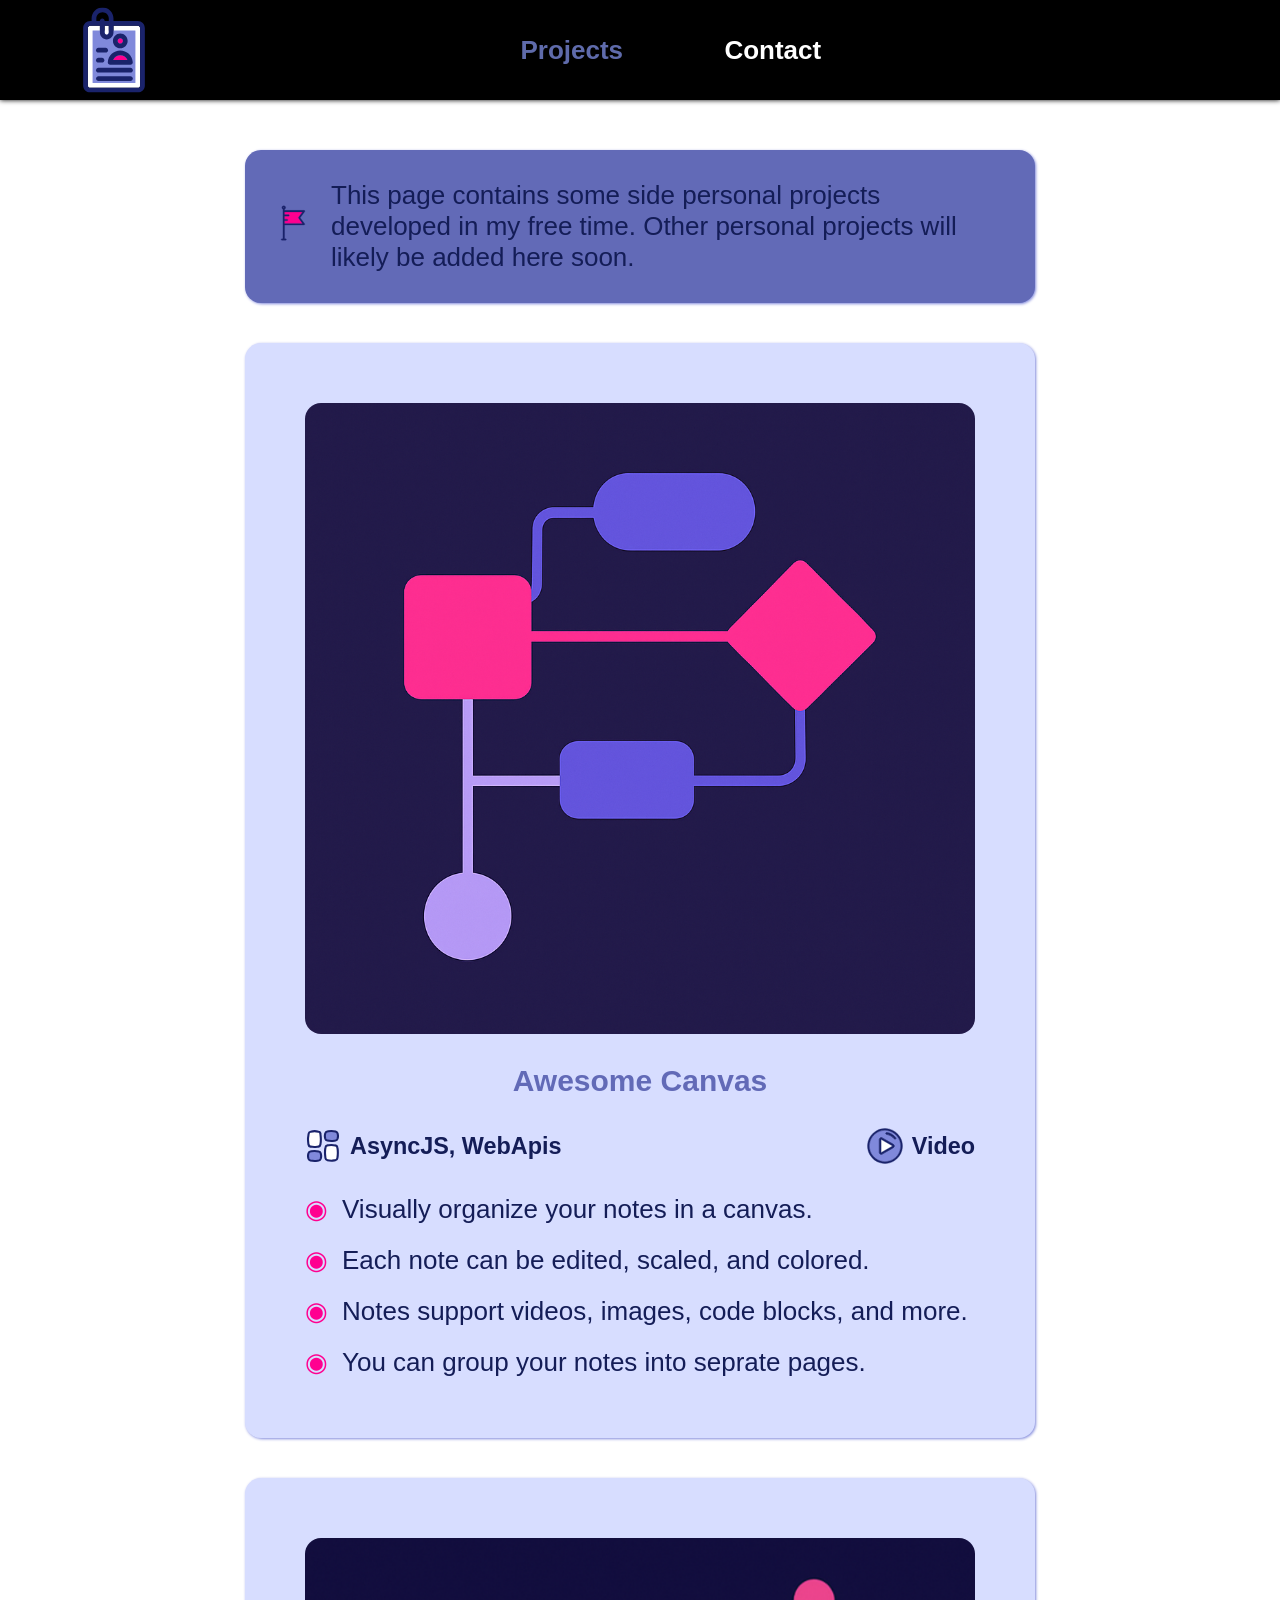
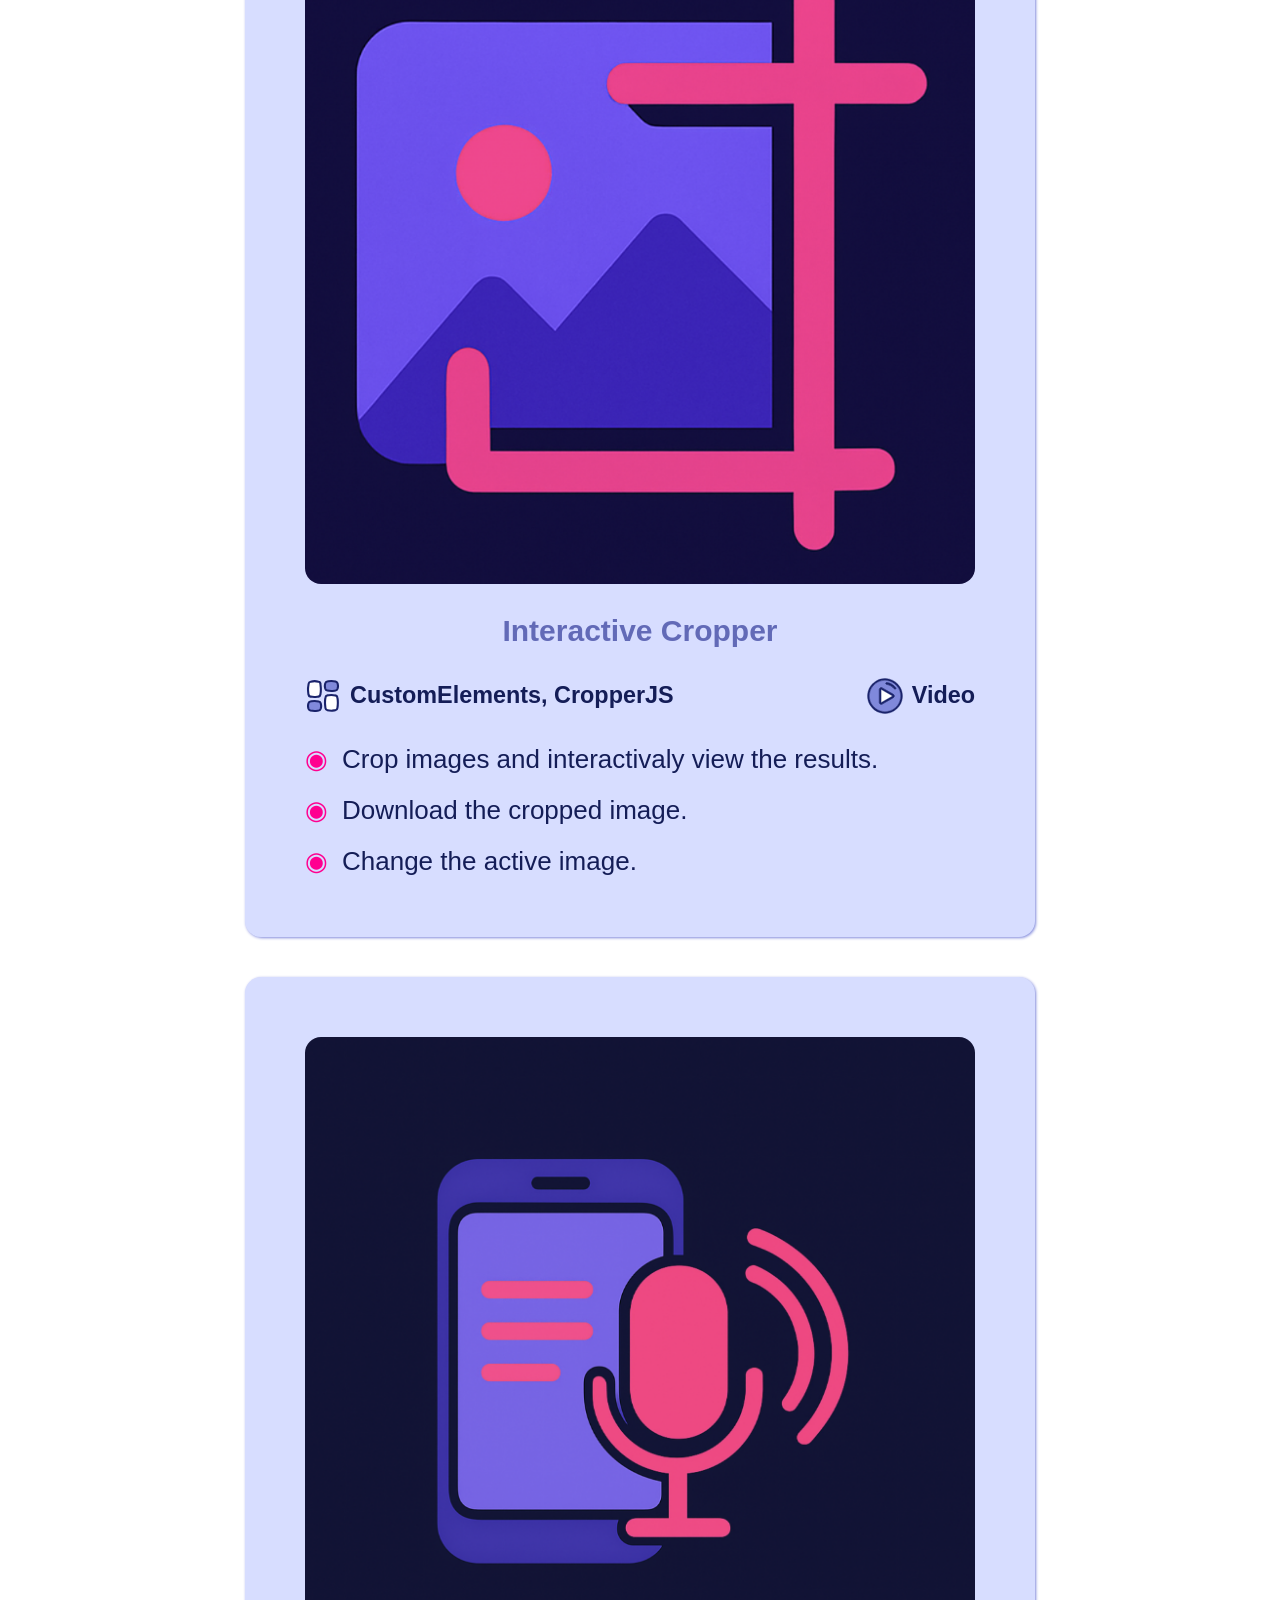
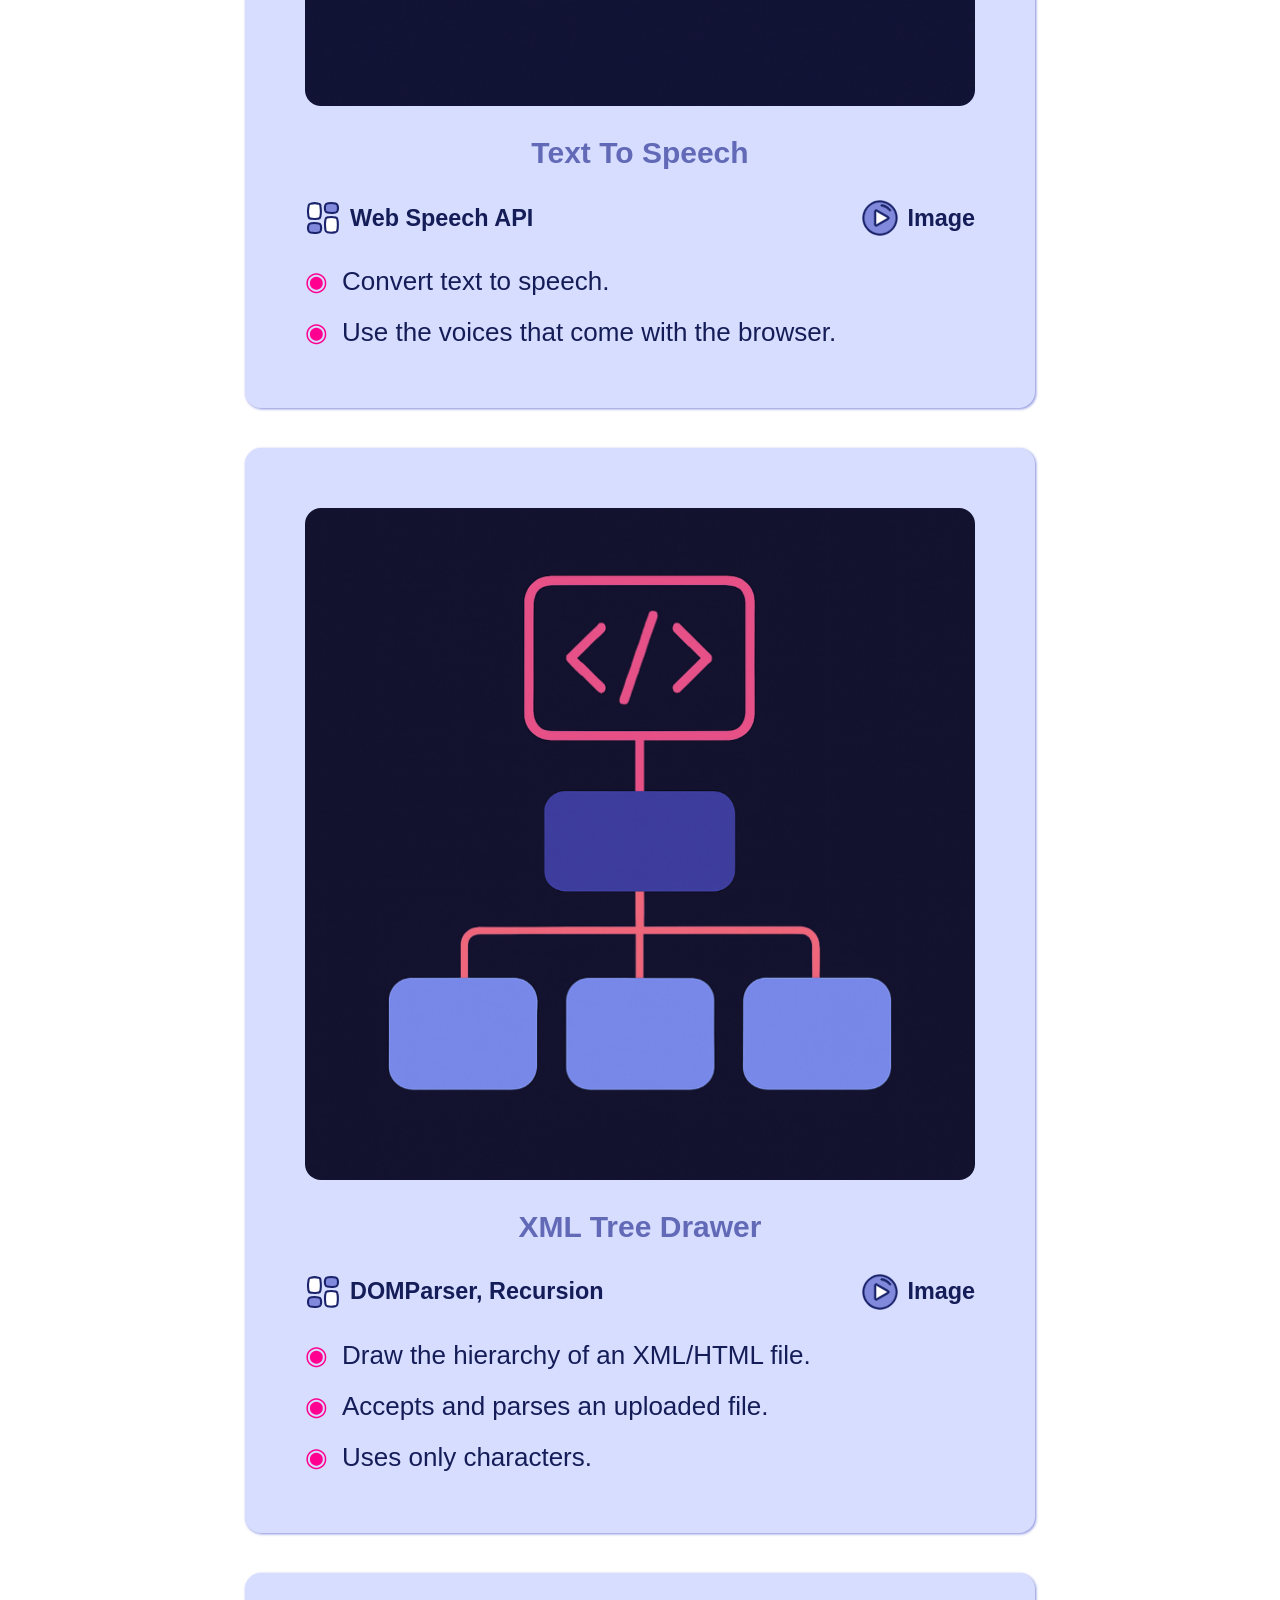
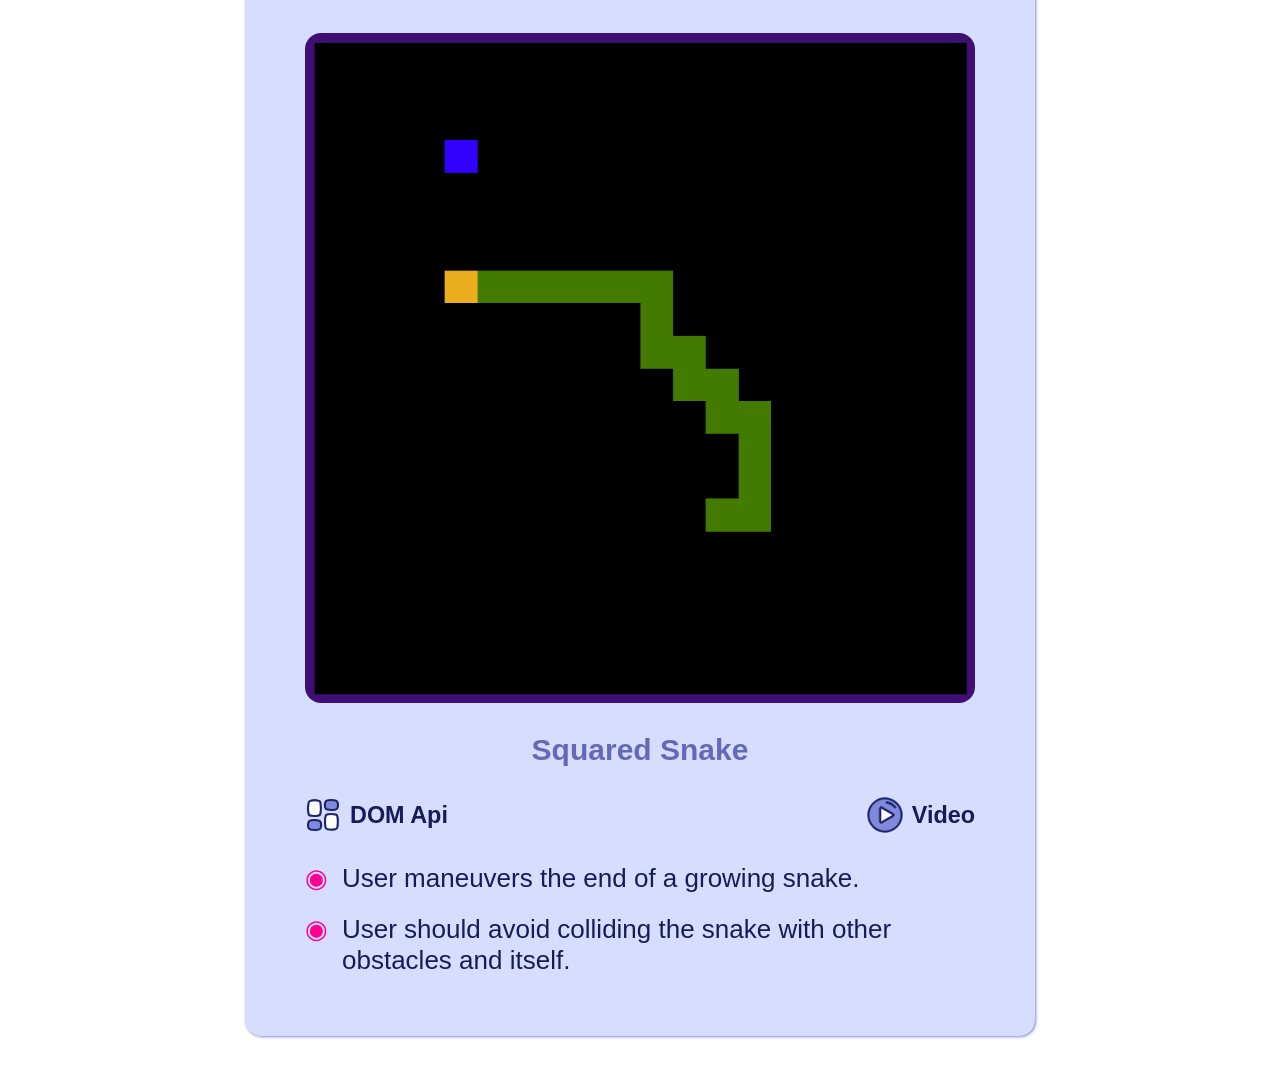
==== projects/index.html @ 9e86f49e "Initial commit" ====
<!DOCTYPE html><html lang="en"><head> <meta name="viewport" content="width=device-width,viewport-fit=contain"><meta charset="utf-8"><meta http-equiv="X-UA-Compatible" content="IE=edge"><link rel="icon" href="/favicon.ico" sizes="any"><link rel="icon" href="/assets/favicon-BCI3wjxx.svg" type="image/svg+xml"><title>Abdullah A</title>   <script type="module" crossorigin src="/assets/projects-DCkJ-iBi.js"></script>
   <link rel="modulepreload" crossorigin href="/assets/main-CXqY_fMN.js">
   <link rel="stylesheet" crossorigin href="/assets/main-5T_-5Amj.css">
   <link rel="stylesheet" crossorigin href="/assets/projects-ChpUhwp5.css">
 </head><body> <noscript id="noscript-el"><div style="position:fixed;top:0;z-index:200;width:100%;height:100%;background:#e8ebff;display:flex;justify-content:center;align-items:center">Please enable Javascript!<br>This page requires Javascript to run.</div></noscript><div id="inldr" style="position:fixed;top:0;z-index:100;width:100%;height:100%;background:#000;display:flex;justify-content:center;align-items:center"><style>@keyframes inldrspin{from{transform:rotate(0)}to{transform:rotate(360deg)}}</style><svg id="inldr-svg" width="280px" height="280px" viewBox="0 0 16 16" style="animation:inldrspin 2s linear infinite"><path fill="hsl(233, 100%, 91%)" d="M8 1.5a6.5 6.5 0 100 13 6.5 6.5 0 000-13zM0 8a8 8 0 1116 0A8 8 0 010 8z"/><path fill="hsl(234, 56%, 68%)" d="M7.25.75A.75.75 0 018 0a8 8 0 018 8 .75.75 0 01-1.5 0A6.5 6.5 0 008 1.5a.75.75 0 01-.75-.75z"/></svg></div> <section-header></section-header><section-sliding_sidebar></section-sliding_sidebar> <wc-sliding_filter></wc-sliding_filter><main><div id="page-content"><div id="page-limit"><div id="page-container"><wc-projects_page><div id="top-msg"><div id="top-icon-cont"><icon-content-flag --flag-clr="var(--main-bgcolor-5)"></icon-content-flag></div><div>This page contains some side personal projects developed in my free time. Other personal projects will likely be added here soon.</div></div><wc-project_card img-path="./media/canvas.png" href="/project/canvas/"><span slot="card-name">Awesome Canvas</span> <span slot="languages">AsyncJS, WebApis</span> <span slot="view">Video</span><wc-bulletpoint slot="bullet">Visually organize your notes in a canvas.</wc-bulletpoint><wc-bulletpoint slot="bullet">Each note can be edited, scaled, and colored.</wc-bulletpoint><wc-bulletpoint slot="bullet">Notes support videos, images, code blocks, and more.</wc-bulletpoint><wc-bulletpoint slot="bullet">You can group your notes into seprate pages.</wc-bulletpoint></wc-project_card><wc-project_card img-path="./media/cropper.png" href="/project/cropper/"><span slot="card-name">Interactive Cropper</span> <span slot="languages">CustomElements, CropperJS</span> <span slot="view">Video</span><wc-bulletpoint slot="bullet">Crop images and interactivaly view the results.</wc-bulletpoint><wc-bulletpoint slot="bullet">Download the cropped image.</wc-bulletpoint><wc-bulletpoint slot="bullet">Change the active image.</wc-bulletpoint></wc-project_card><wc-project_card img-path="./media/speech.png" href="/project/speech/"><span slot="card-name">Text To Speech</span> <span slot="languages">Web Speech API</span> <span slot="view">Image</span><wc-bulletpoint slot="bullet">Convert text to speech.</wc-bulletpoint><wc-bulletpoint slot="bullet">Use the voices that come with the browser.</wc-bulletpoint></wc-project_card><wc-project_card img-path="./media/xmltree.png" href="/project/xmltree/"><span slot="card-name">XML Tree Drawer</span> <span slot="languages">DOMParser, Recursion</span> <span slot="view">Image</span><wc-bulletpoint slot="bullet">Draw the hierarchy of an XML/HTML file.</wc-bulletpoint><wc-bulletpoint slot="bullet">Accepts and parses an uploaded file.</wc-bulletpoint><wc-bulletpoint slot="bullet">Uses only characters.</wc-bulletpoint></wc-project_card><wc-project_card img-path="./media/snake.png" href="/project/snake/"><span slot="card-name">Squared Snake</span> <span slot="languages">DOM Api</span> <span slot="view">Video</span><wc-bulletpoint slot="bullet">User maneuvers the end of a growing snake.</wc-bulletpoint><wc-bulletpoint slot="bullet">User should avoid colliding the snake with other obstacles and itself.</wc-bulletpoint></wc-project_card></wc-projects_page></div></div></div></main></body></html>
---- assets/main-5T_-5Amj.css ----
::-webkit-scrollbar{width:12px;background-color:var(--quanta-bgcolor)}::-webkit-scrollbar-thumb{background:var(--teri-bgcolor);border-radius:25px}::-webkit-scrollbar-thumb:hover{background-color:var(--teri-color);cursor:pointer}::-webkit-scrollbar-thumb:active{background-color:var(--teri-color)}*{scrollbar-width:auto;scrollbar-color:var(--secondary-bg) var(--teri-bgcolor)}:hover,:active{scrollbar-color:var(--secondary-bg) var(--teri-color)}::-ms-scrollbar{width:12px;background-color:var(--secondary-bg)}::-ms-scrollbar-thumb{background-color:var(--teri-bgcolor);border-radius:1rem}::-ms-scrollbar-thumb:hover{background-color:var(--scroll-secondary)}::-ms-scrollbar-thumb:active{background-color:var(--scroll-teri)}html{--header-size:100px;--transition-duration:.25s;--main-bgcolor:#ffffff;--main-bgcolor-2:black;--main-bgcolor-5:#FF0090;--main-bgcolor-7:#4c549f;--secon-bgcolor:#ecefff;--teri-bgcolor:#8089db;--quadra-bgcolor:#e2e4ee;--quanta-bgcolor:#d7ddff;--main-color:#141d57;--main-color-2:#ffffff;--secon-color:#626ab7;--teri-color:#626ab7;--quadra-color:#5f6bab;--border-radius:16px;--border-width:4px;--icon-main-bgcolor:#ffffff;--icon-main-bgcolor-7:#4c549f;--icon-main-color:#1a236b;--icon-teri-bgcolor:#8089db;--icon-quadra-color:#9ea8d9;--icon-secon-color:#626ab7;font-family:sans-serif;font-size:26px;--font-size:26px;color:var(--main-color)}body{display:grid;min-height:100vh;margin:0;align-items:stretch;grid-template-rows:auto 1fr auto;background-color:var(--main-bgcolor)}.bypass-logo{pointer-events:none}
---- assets/projects-ChpUhwp5.css ----
#page-content{display:flex;justify-content:center;box-sizing:border-box}#page-limit{display:flex;flex-direction:column;align-items:center;gap:50px;width:100%;max-width:1650px;padding:50px;box-sizing:border-box}#top-container{position:relative;overflow:hidden;width:100%;height:min(calc(100vh - var(--header-size)),1000px);border-radius:40px;display:grid;align-items:center;--cta-background-1:rgba(231, 245, 253, .7);--cta-background-2:rgba(232, 226, 254, .7);--cta-background-3:rgba(252, 226, 240, .7);--cta-background-4:rgba(252, 235, 224, .7);background:linear-gradient(134.38deg,var(--main-bgcolor-2) 1.23%,var(--main-bgcolor-2) 36.1%,var(--main-bgcolor-2) 70.98%,var(--main-bgcolor-2) 105.85%)}#search-section-wrapper{display:flex;justify-content:center;padding:50px}#search-section-container{display:flex;flex-direction:column;justify-content:center;align-items:center;width:100%;gap:50px;max-width:1000px}#content-cards-container{display:flex}#inner-text{display:flex;align-items:center;white-space:none;justify-content:center}#new-plus-icon{--color:var(--elms-color)}#page-container{width:100%;display:grid;grid-template-columns:1fr;gap:40px}#button-container{display:none}#filters-btn{--normal-bg:linear-gradient(to bottom right, #6372ff 0%, #8f9fff, #5947db 100%);--border:linear-gradient(to bottom right, #5d6bea 0%, #6c7cdf, #3423af 100%);--shadow:0 0 30px var(--teri-color);--elms-color:var(--main-color)}@media (max-width:1400px){#button-container{display:flex;justify-content:space-between;align-items:center;font-weight:700}}@media (max-width:1100px){#page-container{max-width:800px}}:not(:defined){display:none}#top-msg{display:flex;align-items:center;gap:20px;max-width:790px;background:var(--secon-color);box-shadow:1px 1px 3px var(--teri-bgcolor);border-radius:var(--border-radius);padding:30px;box-sizing:border-box;text-decoration:none}
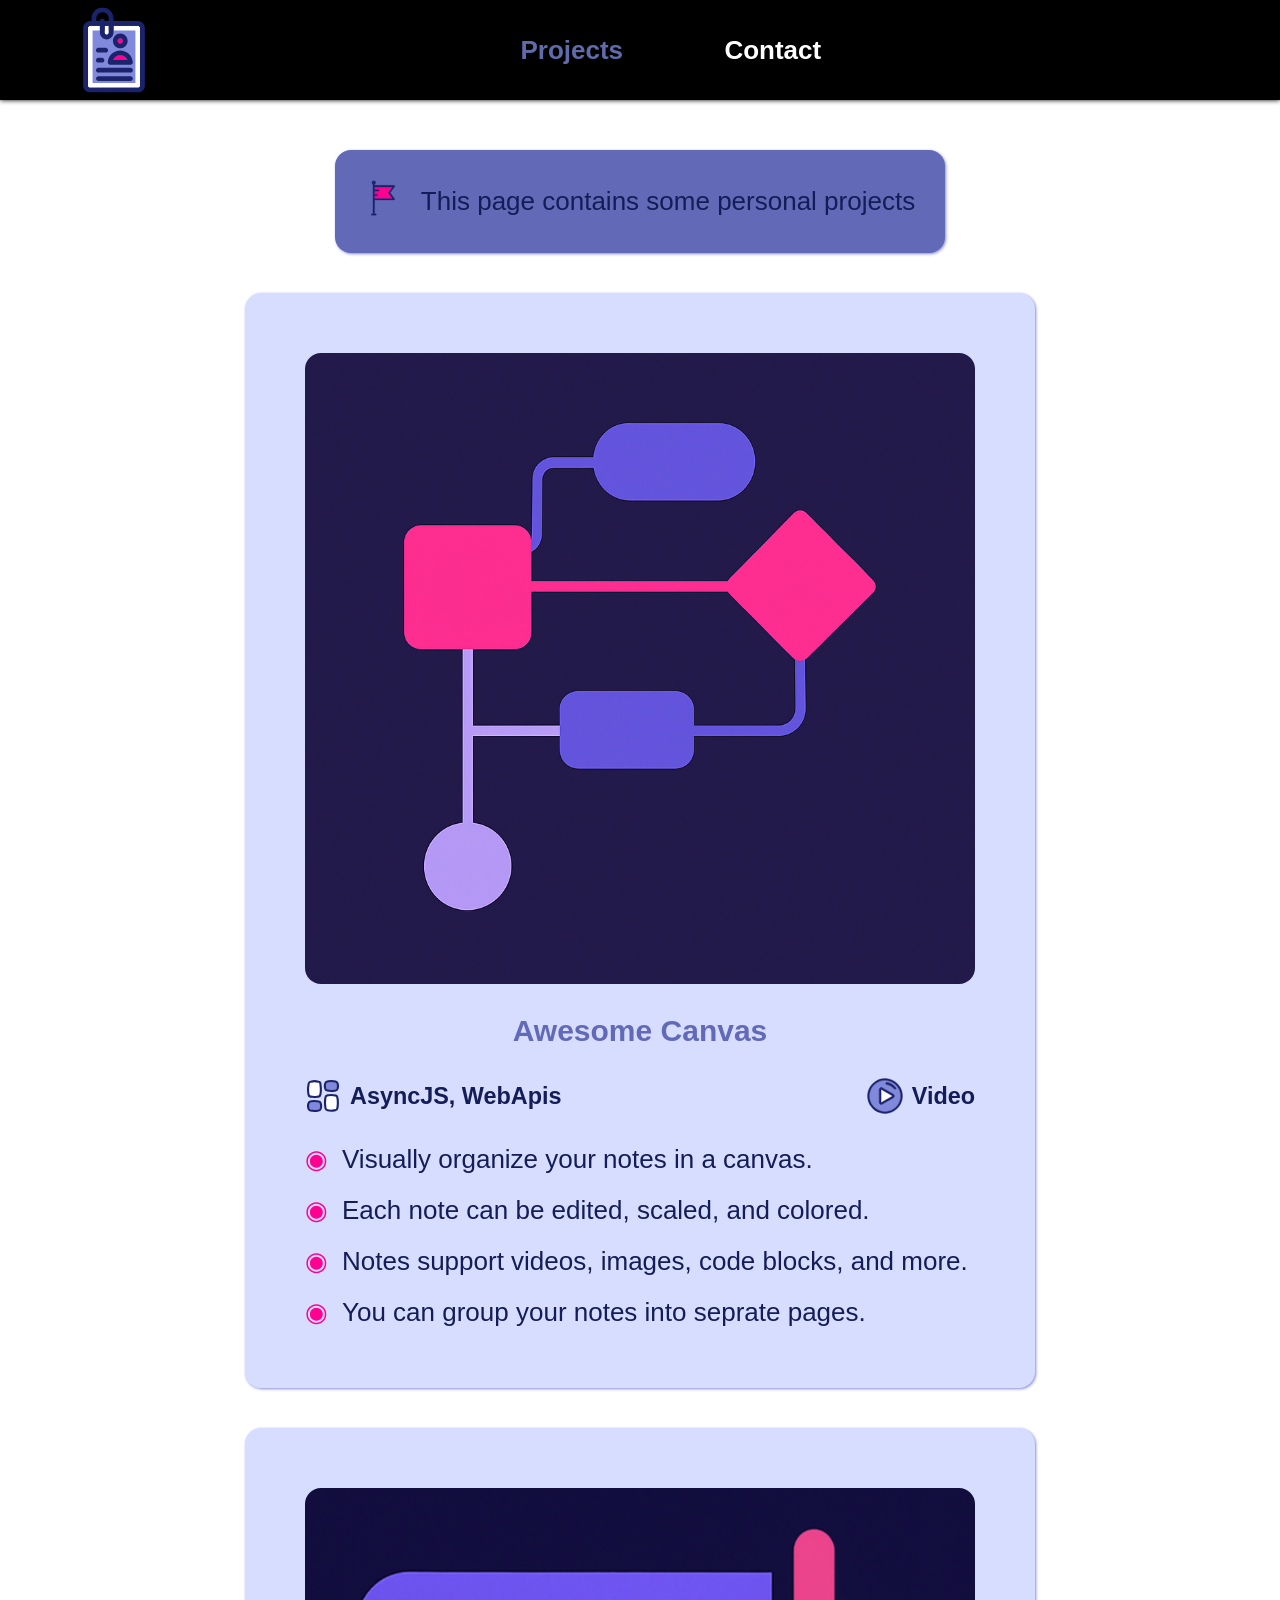
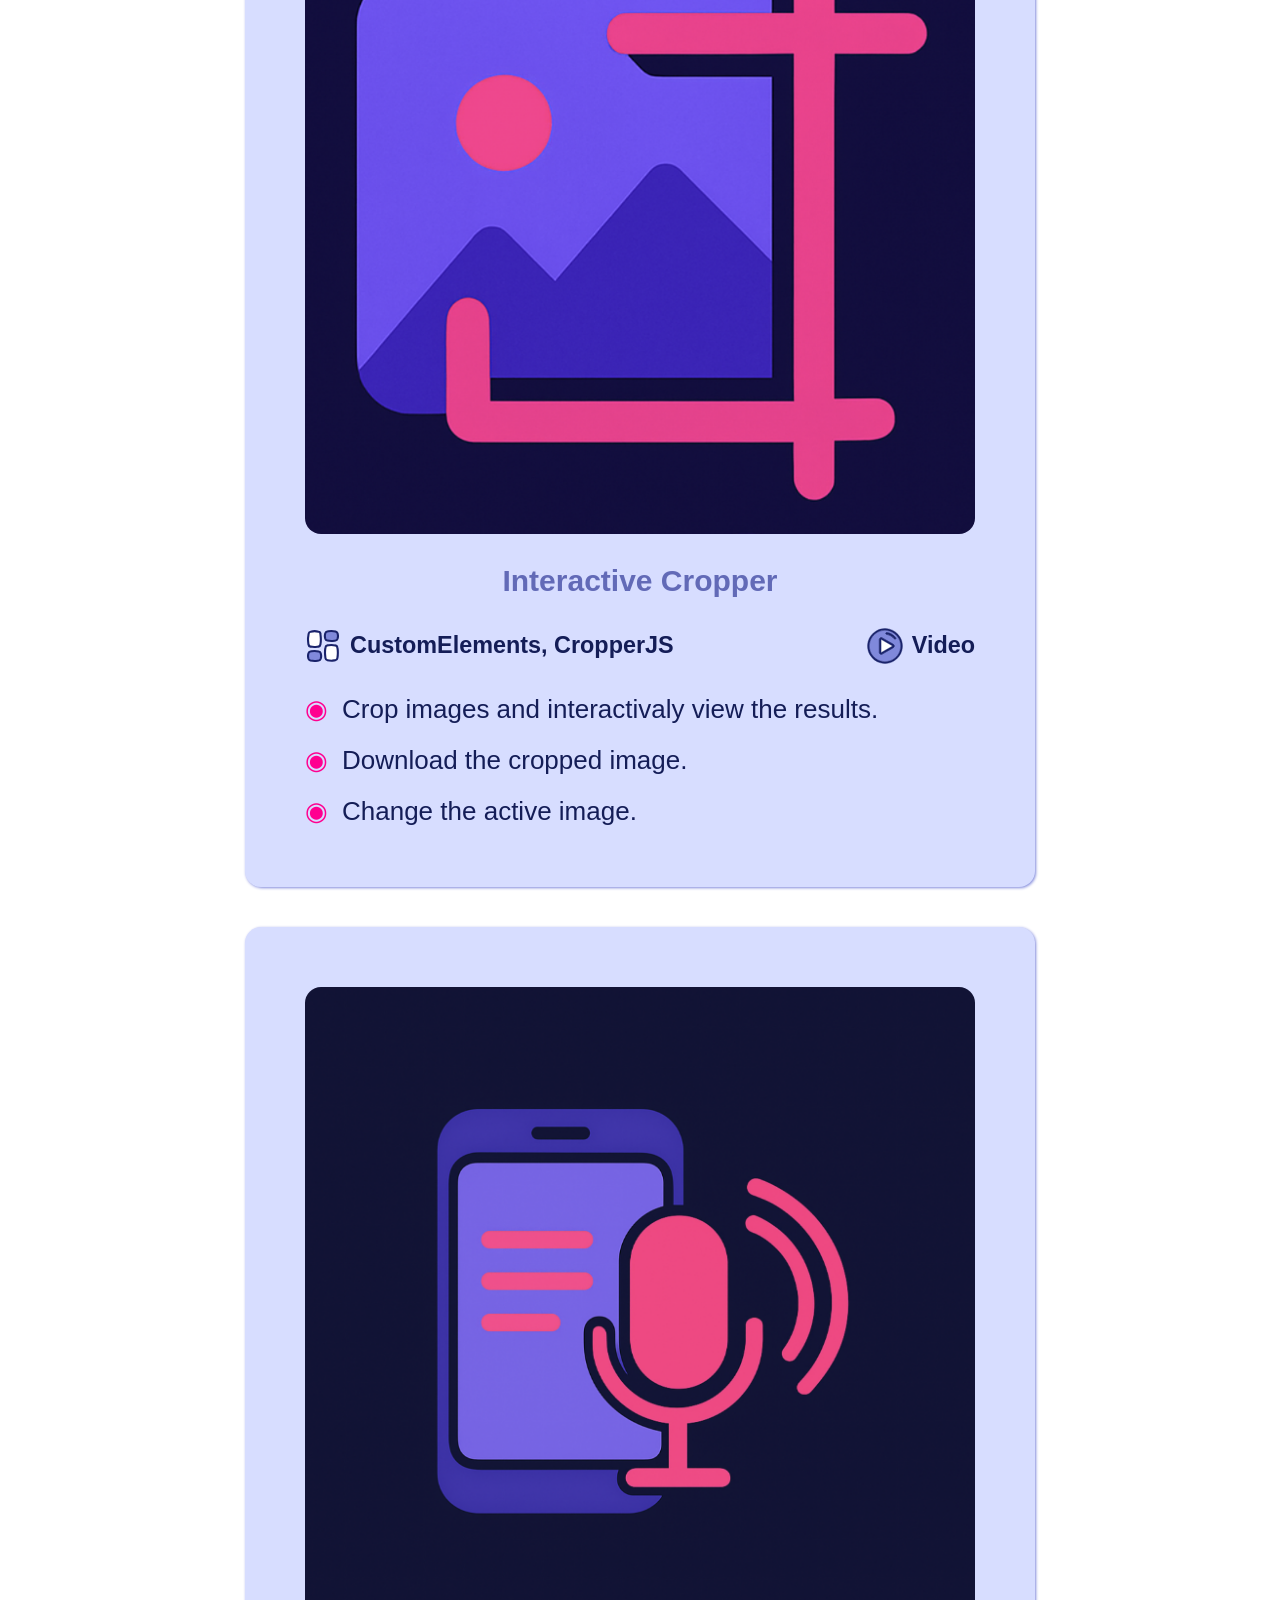
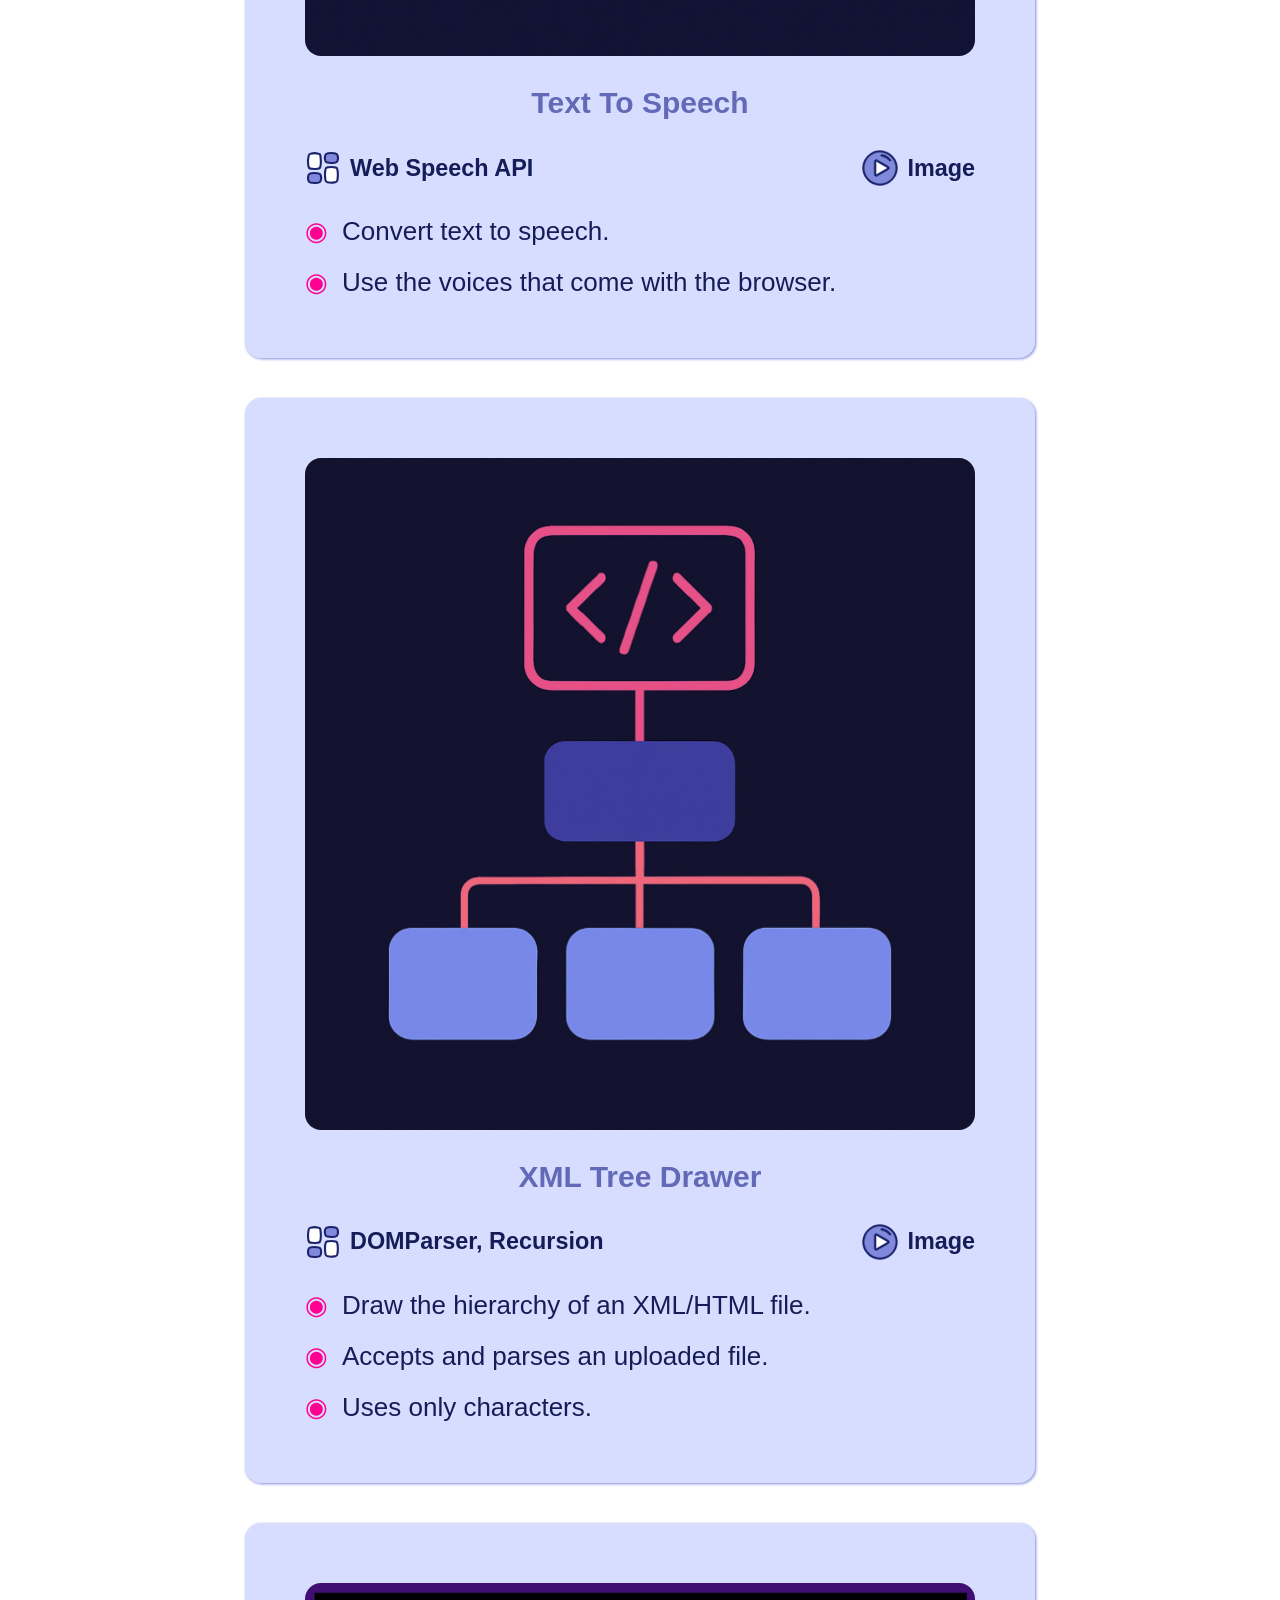
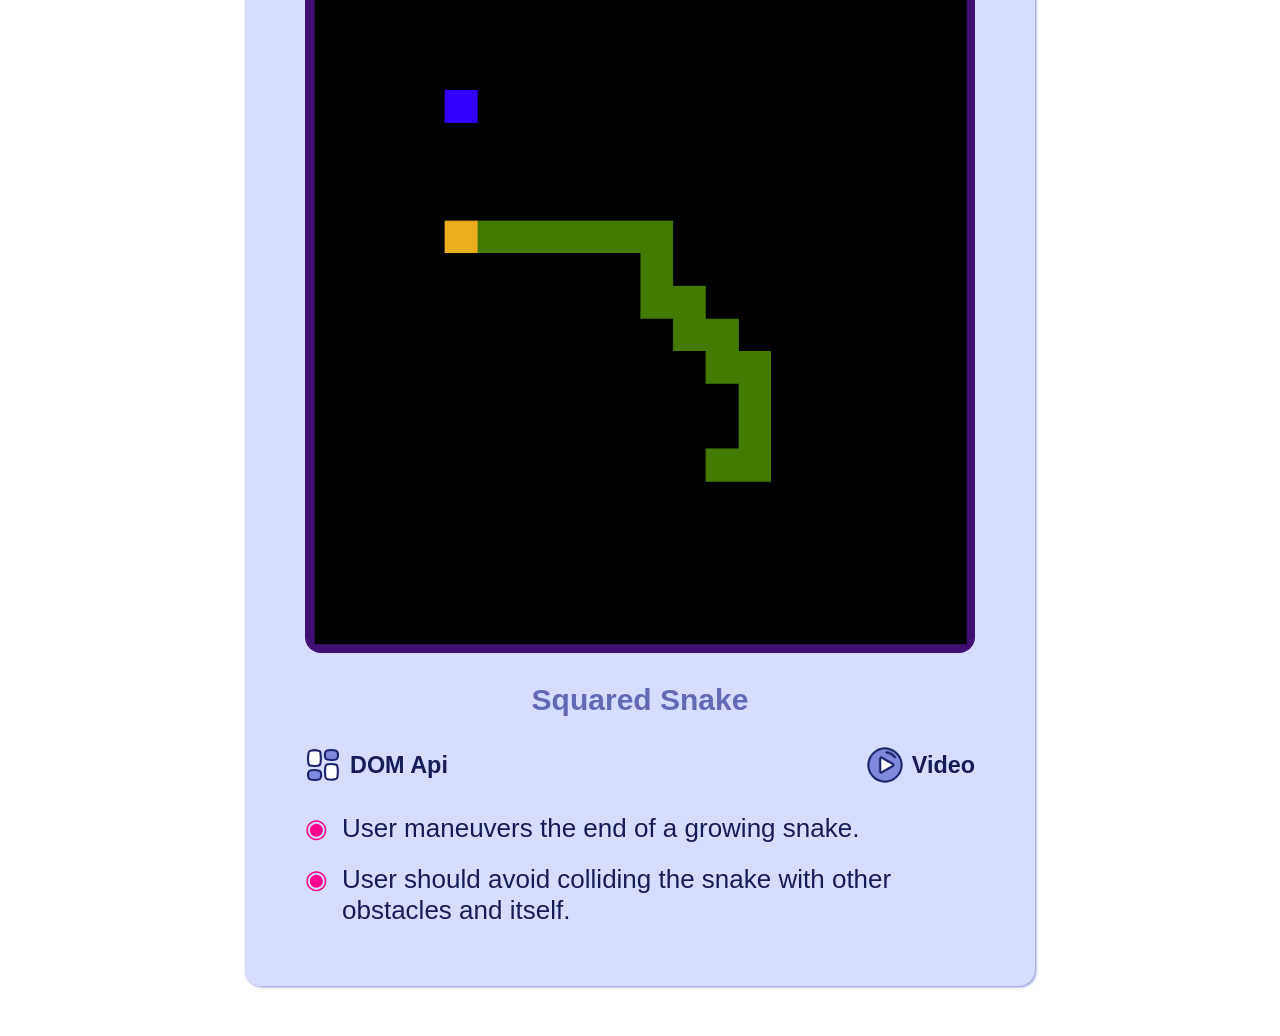
==== commit 3810487f: "Update index.html" ====
--- a/projects/index.html
+++ b/projects/index.html
@@ -2,4 +2,4 @@
    <link rel="modulepreload" crossorigin href="/assets/main-CXqY_fMN.js">
    <link rel="stylesheet" crossorigin href="/assets/main-5T_-5Amj.css">
    <link rel="stylesheet" crossorigin href="/assets/projects-ChpUhwp5.css">
- </head><body> <noscript id="noscript-el"><div style="position:fixed;top:0;z-index:200;width:100%;height:100%;background:#e8ebff;display:flex;justify-content:center;align-items:center">Please enable Javascript!<br>This page requires Javascript to run.</div></noscript><div id="inldr" style="position:fixed;top:0;z-index:100;width:100%;height:100%;background:#000;display:flex;justify-content:center;align-items:center"><style>@keyframes inldrspin{from{transform:rotate(0)}to{transform:rotate(360deg)}}</style><svg id="inldr-svg" width="280px" height="280px" viewBox="0 0 16 16" style="animation:inldrspin 2s linear infinite"><path fill="hsl(233, 100%, 91%)" d="M8 1.5a6.5 6.5 0 100 13 6.5 6.5 0 000-13zM0 8a8 8 0 1116 0A8 8 0 010 8z"/><path fill="hsl(234, 56%, 68%)" d="M7.25.75A.75.75 0 018 0a8 8 0 018 8 .75.75 0 01-1.5 0A6.5 6.5 0 008 1.5a.75.75 0 01-.75-.75z"/></svg></div> <section-header></section-header><section-sliding_sidebar></section-sliding_sidebar> <wc-sliding_filter></wc-sliding_filter><main><div id="page-content"><div id="page-limit"><div id="page-container"><wc-projects_page><div id="top-msg"><div id="top-icon-cont"><icon-content-flag --flag-clr="var(--main-bgcolor-5)"></icon-content-flag></div><div>This page contains some side personal projects developed in my free time. Other personal projects will likely be added here soon.</div></div><wc-project_card img-path="./media/canvas.png" href="/project/canvas/"><span slot="card-name">Awesome Canvas</span> <span slot="languages">AsyncJS, WebApis</span> <span slot="view">Video</span><wc-bulletpoint slot="bullet">Visually organize your notes in a canvas.</wc-bulletpoint><wc-bulletpoint slot="bullet">Each note can be edited, scaled, and colored.</wc-bulletpoint><wc-bulletpoint slot="bullet">Notes support videos, images, code blocks, and more.</wc-bulletpoint><wc-bulletpoint slot="bullet">You can group your notes into seprate pages.</wc-bulletpoint></wc-project_card><wc-project_card img-path="./media/cropper.png" href="/project/cropper/"><span slot="card-name">Interactive Cropper</span> <span slot="languages">CustomElements, CropperJS</span> <span slot="view">Video</span><wc-bulletpoint slot="bullet">Crop images and interactivaly view the results.</wc-bulletpoint><wc-bulletpoint slot="bullet">Download the cropped image.</wc-bulletpoint><wc-bulletpoint slot="bullet">Change the active image.</wc-bulletpoint></wc-project_card><wc-project_card img-path="./media/speech.png" href="/project/speech/"><span slot="card-name">Text To Speech</span> <span slot="languages">Web Speech API</span> <span slot="view">Image</span><wc-bulletpoint slot="bullet">Convert text to speech.</wc-bulletpoint><wc-bulletpoint slot="bullet">Use the voices that come with the browser.</wc-bulletpoint></wc-project_card><wc-project_card img-path="./media/xmltree.png" href="/project/xmltree/"><span slot="card-name">XML Tree Drawer</span> <span slot="languages">DOMParser, Recursion</span> <span slot="view">Image</span><wc-bulletpoint slot="bullet">Draw the hierarchy of an XML/HTML file.</wc-bulletpoint><wc-bulletpoint slot="bullet">Accepts and parses an uploaded file.</wc-bulletpoint><wc-bulletpoint slot="bullet">Uses only characters.</wc-bulletpoint></wc-project_card><wc-project_card img-path="./media/snake.png" href="/project/snake/"><span slot="card-name">Squared Snake</span> <span slot="languages">DOM Api</span> <span slot="view">Video</span><wc-bulletpoint slot="bullet">User maneuvers the end of a growing snake.</wc-bulletpoint><wc-bulletpoint slot="bullet">User should avoid colliding the snake with other obstacles and itself.</wc-bulletpoint></wc-project_card></wc-projects_page></div></div></div></main></body></html>+ </head><body> <noscript id="noscript-el"><div style="position:fixed;top:0;z-index:200;width:100%;height:100%;background:#e8ebff;display:flex;justify-content:center;align-items:center">Please enable Javascript!<br>This page requires Javascript to run.</div></noscript><div id="inldr" style="position:fixed;top:0;z-index:100;width:100%;height:100%;background:#000;display:flex;justify-content:center;align-items:center"><style>@keyframes inldrspin{from{transform:rotate(0)}to{transform:rotate(360deg)}}</style><svg id="inldr-svg" width="280px" height="280px" viewBox="0 0 16 16" style="animation:inldrspin 2s linear infinite"><path fill="hsl(233, 100%, 91%)" d="M8 1.5a6.5 6.5 0 100 13 6.5 6.5 0 000-13zM0 8a8 8 0 1116 0A8 8 0 010 8z"/><path fill="hsl(234, 56%, 68%)" d="M7.25.75A.75.75 0 018 0a8 8 0 018 8 .75.75 0 01-1.5 0A6.5 6.5 0 008 1.5a.75.75 0 01-.75-.75z"/></svg></div> <section-header></section-header><section-sliding_sidebar></section-sliding_sidebar> <wc-sliding_filter></wc-sliding_filter><main><div id="page-content"><div id="page-limit"><div id="page-container"><wc-projects_page><div id="top-msg"><div id="top-icon-cont"><icon-content-flag --flag-clr="var(--main-bgcolor-5)"></icon-content-flag></div><div>This page contains some personal projects</div></div><wc-project_card img-path="./media/canvas.png" href="/project/canvas/"><span slot="card-name">Awesome Canvas</span> <span slot="languages">AsyncJS, WebApis</span> <span slot="view">Video</span><wc-bulletpoint slot="bullet">Visually organize your notes in a canvas.</wc-bulletpoint><wc-bulletpoint slot="bullet">Each note can be edited, scaled, and colored.</wc-bulletpoint><wc-bulletpoint slot="bullet">Notes support videos, images, code blocks, and more.</wc-bulletpoint><wc-bulletpoint slot="bullet">You can group your notes into seprate pages.</wc-bulletpoint></wc-project_card><wc-project_card img-path="./media/cropper.png" href="/project/cropper/"><span slot="card-name">Interactive Cropper</span> <span slot="languages">CustomElements, CropperJS</span> <span slot="view">Video</span><wc-bulletpoint slot="bullet">Crop images and interactivaly view the results.</wc-bulletpoint><wc-bulletpoint slot="bullet">Download the cropped image.</wc-bulletpoint><wc-bulletpoint slot="bullet">Change the active image.</wc-bulletpoint></wc-project_card><wc-project_card img-path="./media/speech.png" href="/project/speech/"><span slot="card-name">Text To Speech</span> <span slot="languages">Web Speech API</span> <span slot="view">Image</span><wc-bulletpoint slot="bullet">Convert text to speech.</wc-bulletpoint><wc-bulletpoint slot="bullet">Use the voices that come with the browser.</wc-bulletpoint></wc-project_card><wc-project_card img-path="./media/xmltree.png" href="/project/xmltree/"><span slot="card-name">XML Tree Drawer</span> <span slot="languages">DOMParser, Recursion</span> <span slot="view">Image</span><wc-bulletpoint slot="bullet">Draw the hierarchy of an XML/HTML file.</wc-bulletpoint><wc-bulletpoint slot="bullet">Accepts and parses an uploaded file.</wc-bulletpoint><wc-bulletpoint slot="bullet">Uses only characters.</wc-bulletpoint></wc-project_card><wc-project_card img-path="./media/snake.png" href="/project/snake/"><span slot="card-name">Squared Snake</span> <span slot="languages">DOM Api</span> <span slot="view">Video</span><wc-bulletpoint slot="bullet">User maneuvers the end of a growing snake.</wc-bulletpoint><wc-bulletpoint slot="bullet">User should avoid colliding the snake with other obstacles and itself.</wc-bulletpoint></wc-project_card></wc-projects_page></div></div></div></main></body></html>
